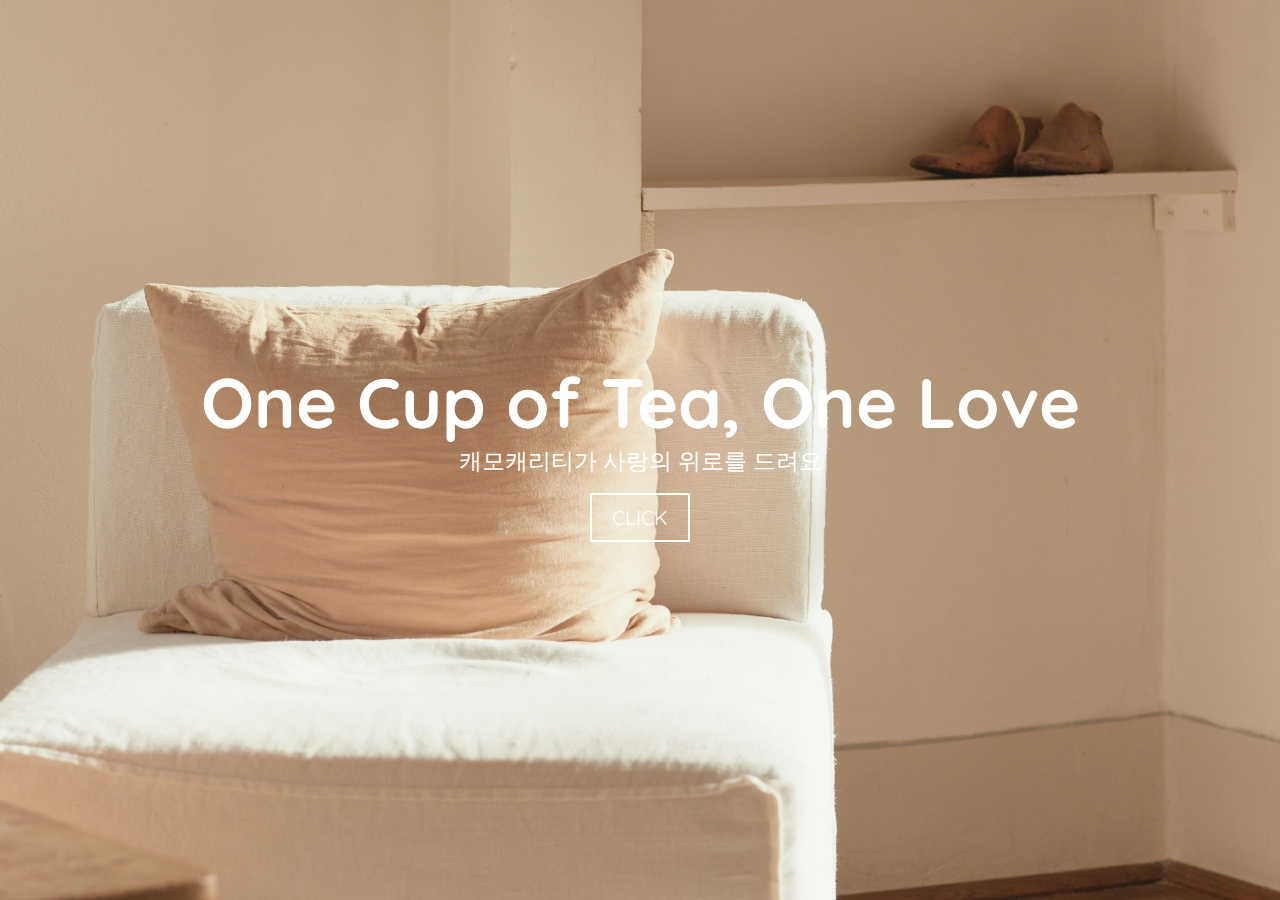
==== index.html @ 471b642c "사랑 말씀 랜덤 뽑기 버전 1" ====
<!DOCTYPE html>
<html lang="en">
<head>
    <meta charset="UTF-8">
    <meta name="viewport" content="width=device-width, initial-scale=1.0">
    <title>Chamo-carry Tea</title>
    <link rel="stylesheet" href="style1.css">
</head>
<body>
    <style> @import url('https://fonts.googleapis.com/css2?family=Quicksand:wght@300..700&display=swap'); </style>
    <div id="main">
        <div id="content">
            <header>
                <h1> One Cup of Tea, One Love </h1>
            </header>
            <p>
                캐모캐리티가 사랑의 위로를 드려요
            </p>
            <a href="loveQuote.html"> CLICK </a>
        </div>
    </div>
</body>
</html>
---- style1.css ----
html, body{
    margin: 0;
    padding: 0;
 }

 h1, p{
    margin:0;
 }

 a{
    color: inherit;
    text-decoration: none;
 }

 #main{
   background: url(background.jpg);
   background-size: cover;
   background-position: center center;
   width:100vw;
   height: 100vh;
 }

 #content{
   color: white;
   font-family:'Quicksand';
   font-size: 20px;

   position: absolute;
   width: 100%;
   top: 50%;
   transform: translateY(-50%);
   text-align: center;
 }

 #content h1{
   font-size: 70px;
 }

 #content p{
   font-size: 23px;
   margin-bottom: 16px;
 }

 #content a{
   display: inline-block;
   border:2px solid white;
   padding: 10px 20px ;
 }

 a:hover{
  background-color: #ffd992;
}
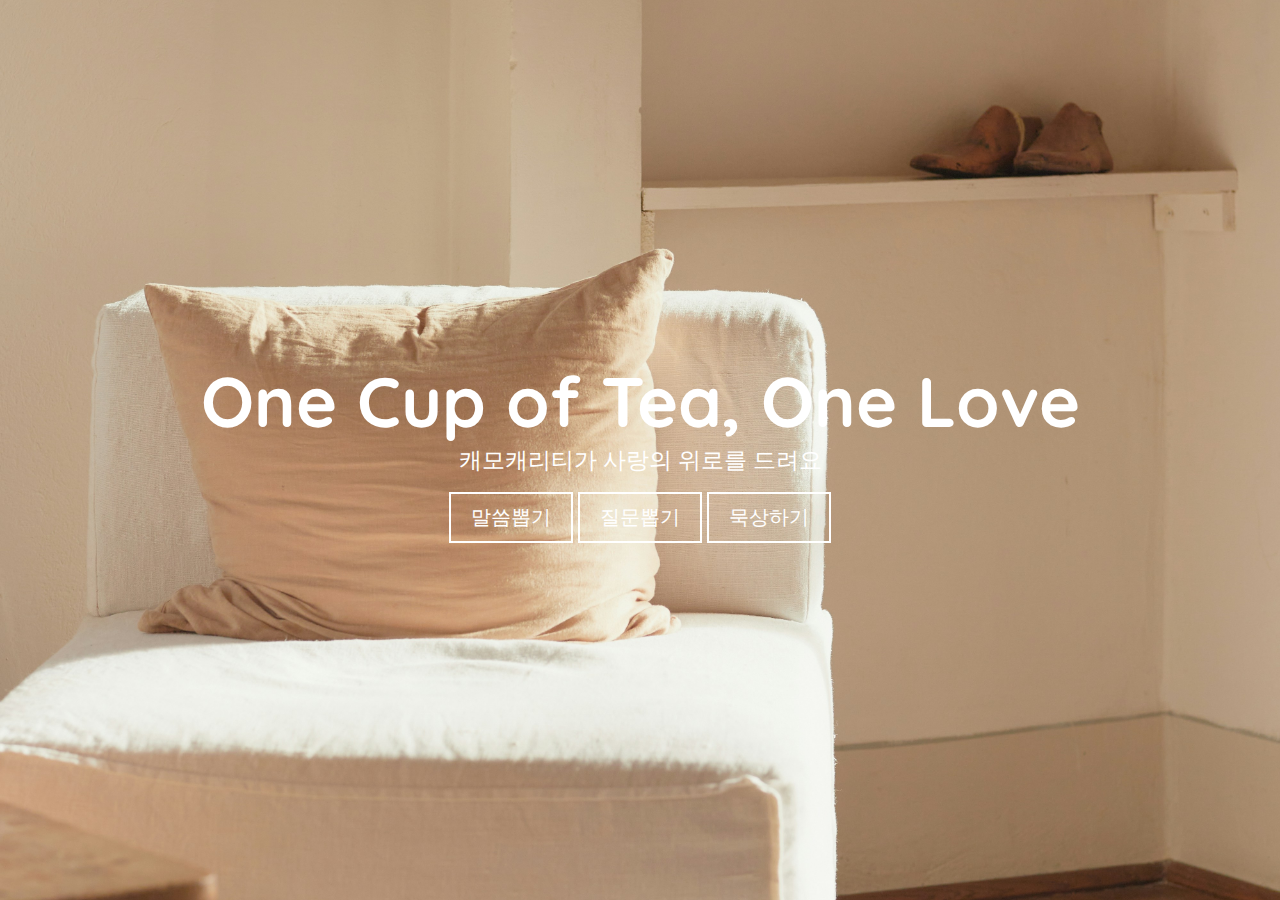
==== commit ed448f79: "add random question and emotion video" ====
--- a/index.html
+++ b/index.html
@@ -16,7 +16,9 @@
             <p>
                 캐모캐리티가 사랑의 위로를 드려요
             </p>
-            <a href="loveQuote.html"> CLICK </a>
+            <a href="loveQuote.html"> 말씀뽑기 </a>
+            <a href="randomQuestion.html"> 질문뽑기 </a>
+            <a href="emotionVideo.html"> 묵상하기 </a>
         </div>
     </div>
 </body>
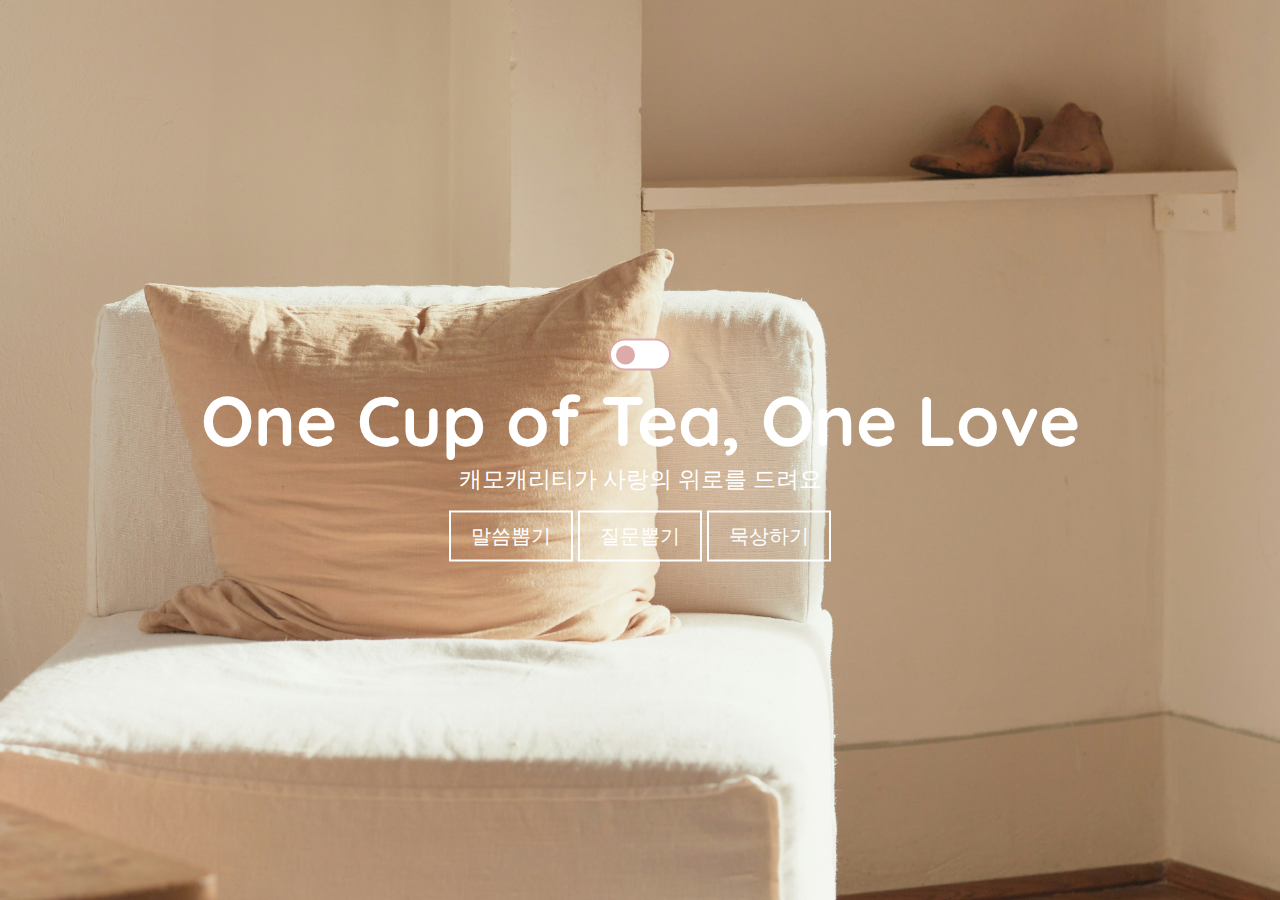
==== commit aaec581d: "add BGM with switchButton" ====
--- a/index.html
+++ b/index.html
@@ -5,11 +5,24 @@
     <meta name="viewport" content="width=device-width, initial-scale=1.0">
     <title>Chamo-carry Tea</title>
     <link rel="stylesheet" href="style1.css">
+    <link rel="stylesheet" href="audioTest/switchStyle.css" />
+
 </head>
 <body>
     <style> @import url('https://fonts.googleapis.com/css2?family=Quicksand:wght@300..700&display=swap'); </style>
     <div id="main">
         <div id="content">
+            <audio id="audioContainer"> <!-- audio play를 위함 -->
+                <source id="audioSource" src="" /> <!-- audio 파일 -->
+                Your browser does not support the audio format.
+            </audio>
+            
+            <div class="wrapper">
+                <input type="checkbox" id="switch"> <!-- add checked when default on -->
+                <label for="switch" class="switch_label">
+                  <span class="onf_btn"></span>
+                </label>
+            </div>
             <header>
                 <h1> One Cup of Tea, One Love </h1>
             </header>
@@ -21,5 +34,10 @@
             <a href="emotionVideo.html"> 묵상하기 </a>
         </div>
     </div>
+    
+    
+    
+    <script src="audioTest/script.js"></script>
+
 </body>
 </html>--- a/audioTest/switchStyle.css
+++ b/audioTest/switchStyle.css
@@ -0,0 +1,51 @@
+.wrapper { position: relative; }
+#switch {
+  position: absolute;
+  /* hidden */
+  appearance: none;
+  -webkit-appearance: none;
+  -moz-appearance: none;
+}
+
+.switch_label {
+  position: relative;
+  cursor: pointer;
+  display: inline-block;
+  width: 58px;
+  height: 28px;
+  background: #fff;
+  border: 2px solid #daa;
+  border-radius: 20px;
+  transition: 0.2s;
+}
+.switch_label:hover {
+  background: #efefef;
+}
+.onf_btn {
+  position: absolute;
+  top: 5px;
+  left: 5px;
+  display: inline-block;
+  width: 19px;
+  height: 19px;
+  border-radius: 20px;
+  background: #daa;
+  transition: 0.2s;
+}
+
+/* checking style */
+#switch:checked+.switch_label {
+  background: #c44;
+  border: 2px solid #c44;
+}
+
+#switch:checked+.switch_label:hover {
+  background: #e55;
+}
+
+/* move */
+#switch:checked+.switch_label .onf_btn {
+  left: 33px;
+  background: #fff;
+  box-shadow: 1px 2px 3px #00000020;
+}